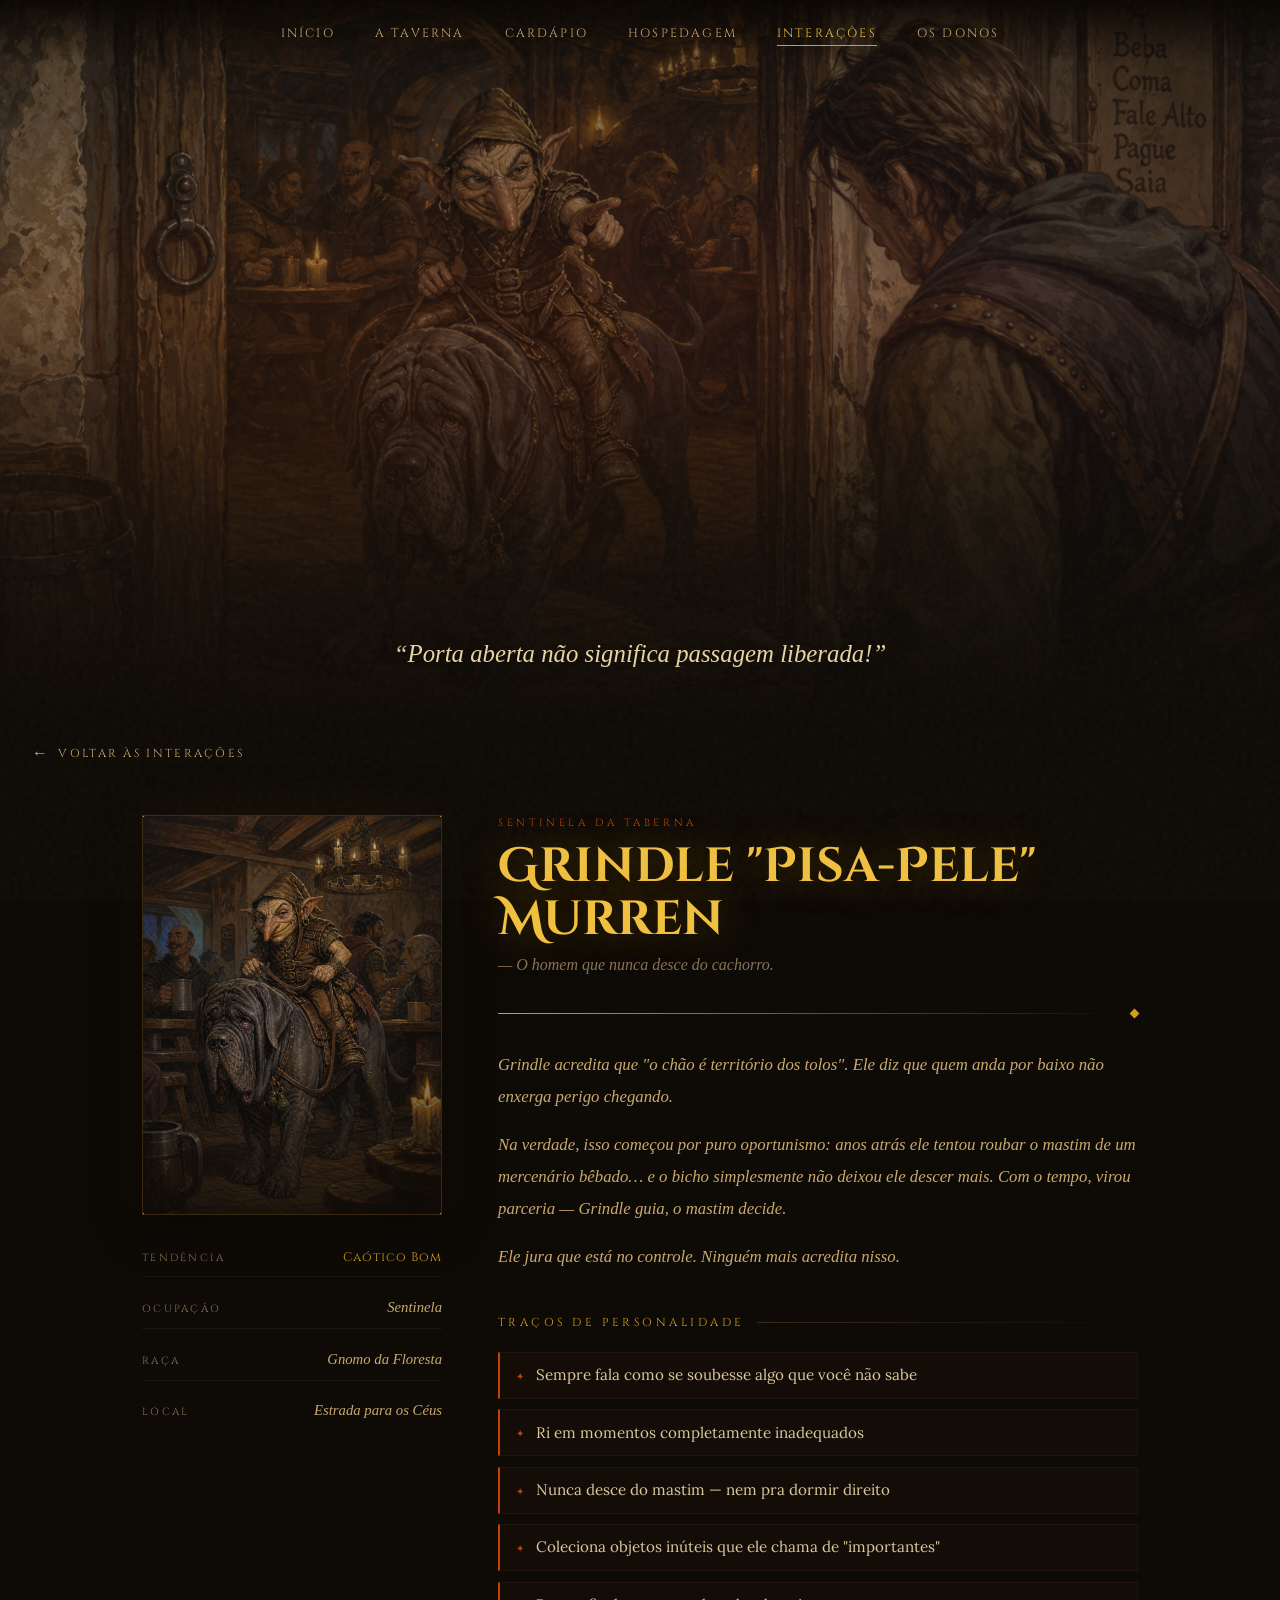
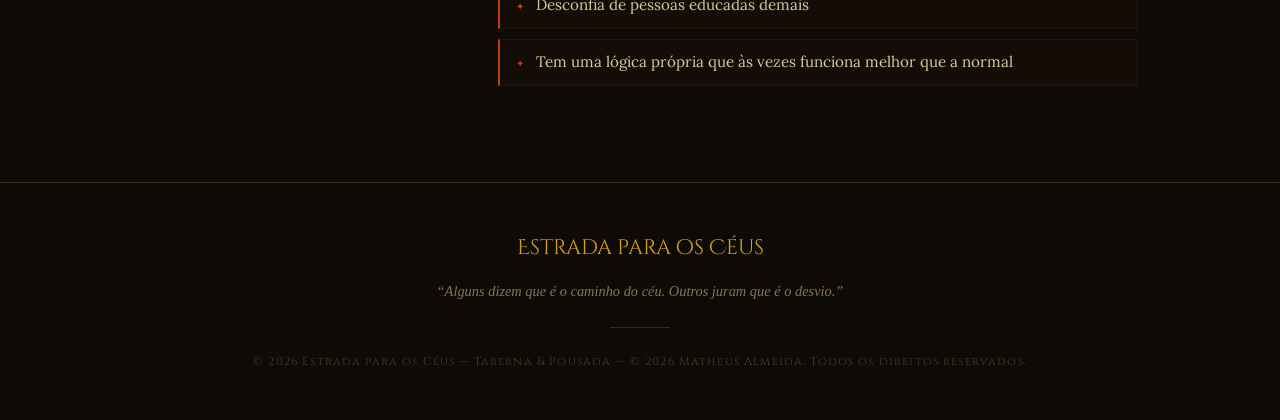
==== grindle.html @ b734b39a "feat: adiciona aba de interações e personagem Grindle" ====
<!DOCTYPE html>
<html lang="pt-BR">
<head>
  <meta charset="UTF-8" />
  <meta name="viewport" content="width=device-width, initial-scale=1.0" />
  <title>Grindle "Pisa-Pele" Murren — Estrada para os Céus</title>
  <link rel="stylesheet" href="styles.css" />
  <meta name="theme-color" content="#0e0a06" />
  <style>
    /* ── CHARACTER PAGE — Grindle ───────────────────────────── */

    .char-backdrop {
      position: relative;
      width: 100%;
      aspect-ratio: 16 / 9;
      overflow: hidden;
      background: var(--color-bg);
    }

    .char-backdrop-img {
      position: absolute;
      inset: 0;
      width: 100%;
      height: 100%;
      object-fit: cover;
      object-position: center top;
      filter: sepia(20%) brightness(0.7);
    }

    /* Layered gradients sobre a imagem */
    .char-backdrop::after {
      content: '';
      position: absolute;
      inset: 0;
      background:
        linear-gradient(to bottom,
          rgba(14,10,6,0.25) 0%,
          rgba(14,10,6,0.1)  40%,
          rgba(14,10,6,0.7)  75%,
          rgba(14,10,6,1)    100%
        ),
        radial-gradient(ellipse at 30% 60%, rgba(192,68,10,0.18) 0%, transparent 60%),
        radial-gradient(ellipse at 70% 40%, rgba(107,26,42,0.12) 0%, transparent 55%);
    }

    /* Texto flutuando sobre o backdrop */
    .char-backdrop-quote {
      position: absolute;
      bottom: 3rem;
      left: 50%;
      transform: translateX(-50%);
      z-index: 2;
      text-align: center;
      width: 90%;
      max-width: 680px;
    }

    .char-backdrop-quote blockquote {
      font-family: var(--font-flavor);
      font-style: italic;
      font-size: clamp(1.1rem, 2.5vw, 1.55rem);
      color: var(--color-parchment-lt);
      text-shadow: 0 2px 20px rgba(0,0,0,0.9), 0 0 40px rgba(212,160,23,0.2);
      line-height: 1.5;
    }

    .char-backdrop-quote blockquote::before { content: '\201C'; }
    .char-backdrop-quote blockquote::after  { content: '\201D'; }

    /* ── Back link ─────────────────────────────────────────── */
    .char-back {
      display: inline-flex;
      align-items: center;
      gap: 0.5rem;
      font-family: var(--font-heading);
      font-size: 0.72rem;
      letter-spacing: 0.2em;
      text-transform: uppercase;
      color: var(--color-parchment);
      text-decoration: none;
      padding: 1.25rem 2rem 0;
      transition: color var(--transition);
      position: relative;
      z-index: 10;
    }
    .char-back:hover { color: var(--color-gold-bright); }
    .char-back::before { content: '←'; font-size: 1rem; }

    /* ── Main character layout ─────────────────────────────── */
    .char-body {
      max-width: 1060px;
      margin: 0 auto;
      padding: 3rem 2rem 6rem;
      display: grid;
      grid-template-columns: 300px 1fr;
      gap: 3.5rem;
      align-items: start;
    }

    /* ── Portrait aside ────────────────────────────────────── */
    .char-portrait-col {
      position: sticky;
      top: 5rem;
    }

    .char-portrait-frame {
      position: relative;
      aspect-ratio: 3 / 4;
      overflow: hidden;
      border: 1px solid var(--color-border);
      box-shadow: var(--shadow-deep), 0 0 40px rgba(212,160,23,0.1);
    }

    .char-portrait-frame::before {
      content: '';
      position: absolute;
      inset: 0;
      z-index: 2;
      background:
        linear-gradient(to bottom, transparent 60%, rgba(14,10,6,0.85) 100%),
        linear-gradient(to right,  rgba(14,10,6,0.3) 0%, transparent 30%, transparent 70%, rgba(14,10,6,0.3) 100%);
      pointer-events: none;
    }

    /* Corner ornaments */
    .char-portrait-frame::after {
      content: '';
      position: absolute;
      inset: 0;
      z-index: 3;
      pointer-events: none;
      background:
        linear-gradient(135deg, var(--color-gold) 0px, var(--color-gold) 1px, transparent 1px, transparent 16px),
        linear-gradient(225deg, var(--color-gold) 0px, var(--color-gold) 1px, transparent 1px, transparent 16px),
        linear-gradient(315deg, var(--color-gold) 0px, var(--color-gold) 1px, transparent 1px, transparent 16px),
        linear-gradient(45deg,  var(--color-gold) 0px, var(--color-gold) 1px, transparent 1px, transparent 16px);
      background-position: top left, top right, bottom right, bottom left;
      background-size: 16px 16px;
      background-repeat: no-repeat;
    }

    .char-portrait-frame img {
      width: 100%;
      height: 100%;
      object-fit: cover;
      object-position: top center;
      filter: sepia(10%) brightness(0.88);
      transition: transform 0.6s ease, filter 0.4s ease;
    }
    .char-portrait-frame:hover img {
      transform: scale(1.03);
      filter: sepia(5%) brightness(0.95);
    }

    /* Stats below portrait */
    .char-stats {
      margin-top: 1.5rem;
      display: flex;
      flex-direction: column;
      gap: 0.6rem;
    }

    .char-stat {
      display: flex;
      justify-content: space-between;
      align-items: baseline;
      padding: 0.5rem 0;
      border-bottom: 1px solid rgba(58,42,21,0.4);
    }
    .char-stat:last-child { border-bottom: none; }

    .char-stat-label {
      font-family: var(--font-heading);
      font-size: 0.65rem;
      letter-spacing: 0.22em;
      text-transform: uppercase;
      color: var(--color-text-muted);
    }

    .char-stat-value {
      font-family: var(--font-flavor);
      font-style: italic;
      font-size: 0.92rem;
      color: var(--color-parchment);
      text-align: right;
    }

    .char-stat-value.highlight {
      color: var(--color-gold);
      font-style: normal;
      font-family: var(--font-heading);
      font-size: 0.78rem;
      letter-spacing: 0.08em;
    }

    /* ── Content col ───────────────────────────────────────── */
    .char-content-col {}

    .char-eyebrow {
      font-family: var(--font-heading);
      font-size: 0.65rem;
      letter-spacing: 0.35em;
      text-transform: uppercase;
      color: var(--color-ember);
      margin-bottom: 0.5rem;
    }

    .char-name {
      font-family: var(--font-display);
      font-size: clamp(1.8rem, 4vw, 3rem);
      color: var(--color-gold-bright);
      line-height: 1.1;
      text-shadow: 0 0 40px rgba(212,160,23,0.35);
      margin-bottom: 0.3rem;
    }

    .char-epithet {
      font-family: var(--font-flavor);
      font-style: italic;
      font-size: 1rem;
      color: var(--color-text-muted);
      margin-bottom: 2rem;
    }

    .char-divider {
      display: flex;
      align-items: center;
      gap: 0.8rem;
      margin-bottom: 2rem;
    }
    .char-divider-line {
      flex: 1;
      height: 1px;
      background: linear-gradient(to right, var(--color-gold), transparent);
    }
    .char-divider-gem {
      width: 7px; height: 7px;
      background: var(--color-gold);
      transform: rotate(45deg);
      flex-shrink: 0;
    }

    /* Lore text */
    .char-lore {
      font-family: var(--font-flavor);
      font-style: italic;
      font-size: 1.05rem;
      color: var(--color-parchment);
      line-height: 1.9;
      margin-bottom: 1.2rem;
    }
    .char-lore p + p { margin-top: 1rem; }

    /* Traits section */
    .char-traits-title {
      font-family: var(--font-heading);
      font-size: 0.72rem;
      letter-spacing: 0.3em;
      text-transform: uppercase;
      color: var(--color-gold);
      margin: 2.5rem 0 1.2rem;
      display: flex;
      align-items: center;
      gap: 0.8rem;
    }
    .char-traits-title::after {
      content: '';
      flex: 1;
      height: 1px;
      background: linear-gradient(to right, var(--color-border), transparent);
    }

    .char-traits-list {
      list-style: none;
      display: flex;
      flex-direction: column;
      gap: 0.65rem;
    }

    .char-traits-list li {
      display: flex;
      align-items: flex-start;
      gap: 0.75rem;
      font-family: var(--font-body);
      font-size: 0.95rem;
      color: var(--color-text);
      line-height: 1.6;
      padding: 0.65rem 1rem;
      background: rgba(26,17,8,0.5);
      border: 1px solid rgba(58,42,21,0.3);
      border-left: 2px solid var(--color-ember);
    }

    .char-traits-list li::before {
      content: '✦';
      color: var(--color-ember);
      font-size: 0.6rem;
      margin-top: 0.35rem;
      flex-shrink: 0;
    }

    /* ── Responsive ─────────────────────────────────────────── */
    @media (max-width: 800px) {
      .char-body {
        grid-template-columns: 1fr;
        gap: 2rem;
      }
      .char-portrait-col {
        position: static;
        max-width: 280px;
        margin: 0 auto;
      }
      .char-backdrop { aspect-ratio: 4 / 3; }
    }

    @media (max-width: 480px) {
      .char-backdrop { aspect-ratio: 1 / 1; }
      .char-backdrop-quote blockquote { font-size: 0.95rem; }
      .char-backdrop-quote { bottom: 1.5rem; }
    }
  </style>
</head>
<body>

  <!-- Navbar igual ao index -->
  <nav id="navbar" role="navigation" aria-label="Navegação principal">
    <ul class="nav-links">
      <li><a href="index.html#hero">Início</a></li>
      <li><a href="index.html#taverna">A Taverna</a></li>
      <li><a href="index.html#cardapio">Cardápio</a></li>
      <li><a href="index.html#hospedagem">Hospedagem</a></li>
      <li><a href="index.html#interacoes" class="active">Interações</a></li>
      <li><a href="index.html#donos">Os Donos</a></li>
    </ul>
    <button class="nav-toggle" id="navToggle" aria-label="Abrir menu" aria-expanded="false">
      <span></span><span></span><span></span>
    </button>
  </nav>

  <div class="nav-mobile-overlay" id="navMobileOverlay" role="dialog" aria-modal="true" aria-label="Menu de navegação">
    <a href="index.html#hero">Início</a>
    <a href="index.html#taverna">A Taverna</a>
    <a href="index.html#cardapio">Cardápio</a>
    <a href="index.html#hospedagem">Hospedagem</a>
    <a href="index.html#interacoes">Interações</a>
    <a href="index.html#donos">Os Donos</a>
  </div>

  <!-- ── BACKDROP 16:9 ── -->
  <div class="char-backdrop">
    <!--
      Coloque aqui uma imagem landscape/wide do Grindle ou de uma cena com ele.
      Sugestão: img/grindle-wide.jpg (foto ampla, panorâmica)
      Se não tiver imagem wide, use a mesma 3:4 — o object-fit cobre bem.
    -->
    <img
      class="char-backdrop-img"
      src="img/grindle2.png"
      alt="Grindle Pisa-Pele Murren montado no seu mastim"
    />
    <div class="char-backdrop-quote">
      <blockquote>Porta aberta não significa passagem liberada!</blockquote>
    </div>
  </div>

  <!-- Link de voltar (fora do container, no topo) -->
  <a href="index.html#interacoes" class="char-back">Voltar às Interações</a>

  <!-- ── CORPO DA PÁGINA ── -->
  <main class="char-body">

    <!-- Coluna da esquerda: retrato + stats -->
    <aside class="char-portrait-col">
      <div class="char-portrait-frame">
        <!--
          Imagem 3:4 do personagem.
          Arquivo sugerido: img/grindle.jpg
        -->
        <img
          src="img/grindle.png"
          alt="Retrato de Grindle Pisa-Pele Murren"
          loading="lazy"
        />
      </div>

      <div class="char-stats">
        <div class="char-stat">
          <span class="char-stat-label">Tendência</span>
          <span class="char-stat-value highlight">Caótico Bom</span>
        </div>
        <div class="char-stat">
          <span class="char-stat-label">Ocupação</span>
          <span class="char-stat-value">Sentinela</span>
        </div>
        <div class="char-stat">
          <span class="char-stat-label">Raça</span>
          <span class="char-stat-value">Gnomo da Floresta</span>
        </div>
        <div class="char-stat">
          <span class="char-stat-label">Local</span>
          <span class="char-stat-value">Estrada para os Céus</span>
        </div>
      </div>
    </aside>

    <!-- Coluna da direita: conteúdo narrativo -->
    <article class="char-content-col">

      <p class="char-eyebrow">Sentinela da Taberna</p>
      <h1 class="char-name">Grindle "Pisa-Pele" Murren</h1>
      <p class="char-epithet">— O homem que nunca desce do cachorro.</p>

      <div class="char-divider">
        <div class="char-divider-line"></div>
        <div class="char-divider-gem"></div>
      </div>

      <div class="char-lore">
        <p>Grindle acredita que "o chão é território dos tolos". Ele diz que quem anda por baixo não enxerga perigo chegando.</p>
        <p>Na verdade, isso começou por puro oportunismo: anos atrás ele tentou roubar o mastim de um mercenário bêbado… e o bicho simplesmente não deixou ele descer mais. Com o tempo, virou parceria — Grindle guia, o mastim decide.</p>
        <p>Ele jura que está no controle. Ninguém mais acredita nisso.</p>
      </div>

      <p class="char-traits-title">Traços de Personalidade</p>

      <ul class="char-traits-list">
        <li>Sempre fala como se soubesse algo que você não sabe</li>
        <li>Ri em momentos completamente inadequados</li>
        <li>Nunca desce do mastim — nem pra dormir direito</li>
        <li>Coleciona objetos inúteis que ele chama de "importantes"</li>
        <li>Desconfia de pessoas educadas demais</li>
        <li>Tem uma lógica própria que às vezes funciona melhor que a normal</li>
      </ul>

    </article>
  </main>

  <!-- Footer idêntico ao index -->
  <footer role="contentinfo">
    <span class="footer-logo">Estrada para os Céus</span>
    <p class="footer-tagline">&ldquo;Alguns dizem que é o caminho do céu. Outros juram que é o desvio.&rdquo;</p>
    <div class="footer-divider" aria-hidden="true"></div>
    <p class="footer-copy">
      &copy; <span id="year"></span> Estrada para os Céus &mdash; Taberna &amp; Pousada &mdash; © 2026 Matheus Almeida. Todos os direitos reservados.
    </p>
  </footer>

  <script>
    /* Navbar idêntico ao script.js principal, compactado */
    'use strict';
    const navbar = document.getElementById('navbar');
    function updateNav() {
      navbar.classList.toggle('scrolled', window.scrollY > 60);
    }
    window.addEventListener('scroll', updateNav, { passive: true });
    updateNav();

    const toggle  = document.getElementById('navToggle');
    const overlay = document.getElementById('navMobileOverlay');
    toggle.addEventListener('click', () => {
      const isOpen = overlay.classList.toggle('open');
      toggle.classList.toggle('open', isOpen);
      toggle.setAttribute('aria-expanded', isOpen);
      document.body.style.overflow = isOpen ? 'hidden' : '';
    });
    overlay.querySelectorAll('a').forEach(link => {
      link.addEventListener('click', () => {
        toggle.classList.remove('open');
        overlay.classList.remove('open');
        toggle.setAttribute('aria-expanded', 'false');
        document.body.style.overflow = '';
      });
    });

    const yearEl = document.getElementById('year');
    if (yearEl) yearEl.textContent = new Date().getFullYear();
  </script>
</body>
</html>
---- styles.css ----
/* ============================================================
   ESTRADA PARA OS CÉUS — Stylesheet
   ============================================================ */

@import url('https://fonts.googleapis.com/css2?family=Cinzel:wght@400;600;900&family=Cinzel+Decorative:wght@400;700&family=IM+Fell+English:ital@0;1&family=Lora:ital,wght@0,400;0,600;1,400&display=swap');

/* ── CSS Variables ────────────────────────────────────────── */
:root {
  --color-bg:          #0e0a06;
  --color-bg-card:     #1a1108;
  --color-bg-section:  #130e07;
  --color-parchment:   #c8a96e;
  --color-parchment-lt:#e8d5a3;
  --color-gold:        #d4a017;
  --color-gold-bright: #f0c040;
  --color-wine:        #6b1a2a;
  --color-ember:       #c0440a;
  --color-smoke:       #5a4a35;
  --color-text:        #d9c79c;
  --color-text-muted:  #8a7355;
  --color-border:      #3a2a15;

  --font-display:   'Cinzel Decorative', serif;
  --font-heading:   'Cinzel', serif;
  --font-body:      'Lora', serif;
  --font-flavor:    'IM Fell English', serif;

  --shadow-glow:    0 0 30px rgba(212, 160, 23, 0.25);
  --shadow-deep:    0 8px 40px rgba(0,0,0,0.8);
  --radius:         4px;
  --transition:     0.35s ease;
}

/* ── Reset & Base ─────────────────────────────────────────── */
*, *::before, *::after { box-sizing: border-box; margin: 0; padding: 0; }

html { scroll-behavior: smooth; font-size: 16px; }

body {
  background-color: var(--color-bg);
  color: var(--color-text);
  font-family: var(--font-body);
  line-height: 1.7;
  overflow-x: hidden;
  /* Sword cursor */
  cursor: url("data:image/svg+xml,%3Csvg xmlns='http://www.w3.org/2000/svg' width='32' height='32' viewBox='0 0 32 32'%3E%3Cline x1='6' y1='2' x2='26' y2='28' stroke='%23d4a017' stroke-width='2.2' stroke-linecap='round'/%3E%3Cline x1='6' y1='2' x2='2' y2='8' stroke='%23d4a017' stroke-width='2' stroke-linecap='round'/%3E%3Cline x1='6' y1='2' x2='12' y2='4' stroke='%23d4a017' stroke-width='2' stroke-linecap='round'/%3E%3Cellipse cx='25' cy='27' rx='3' ry='3' fill='%23b8860b' opacity='0.85'/%3E%3C/svg%3E") 6 2, crosshair;
}

/* Pointer cursor for interactive elements — mug */
a, button, [role="button"], .owner-card, .lodge-card, .menu-item {
  cursor: url("data:image/svg+xml,%3Csvg xmlns='http://www.w3.org/2000/svg' width='32' height='32' viewBox='0 0 32 32'%3E%3Crect x='4' y='8' width='18' height='18' rx='3' stroke='%23d4a017' stroke-width='2' fill='none'/%3E%3Cpath d='M22 12 C26 12 28 14 28 17 C28 20 26 22 22 22' stroke='%23d4a017' stroke-width='2' fill='none' stroke-linecap='round'/%3E%3Cline x1='4' y1='26' x2='22' y2='26' stroke='%23d4a017' stroke-width='2' stroke-linecap='round'/%3E%3Cpath d='M8 8 L8 5 M13 8 L13 4 M18 8 L18 5' stroke='%23f0c040' stroke-width='1.8' stroke-linecap='round' opacity='0.8'/%3E%3C/svg%3E") 8 26, pointer;
}

/* ── Scrollbar ────────────────────────────────────────────── */
::-webkit-scrollbar { width: 8px; }
::-webkit-scrollbar-track { background: var(--color-bg); }
::-webkit-scrollbar-thumb { background: var(--color-smoke); border-radius: 4px; }
::-webkit-scrollbar-thumb:hover { background: var(--color-gold); }

/* ── Noise overlay ────────────────────────────────────────── */
body::before {
  content: '';
  position: fixed;
  inset: 0;
  pointer-events: none;
  z-index: 1000;
  opacity: 0.035;
  background-image: url("data:image/svg+xml,%3Csvg viewBox='0 0 200 200' xmlns='http://www.w3.org/2000/svg'%3E%3Cfilter id='n'%3E%3CfeTurbulence type='fractalNoise' baseFrequency='0.85' numOctaves='4' stitchTiles='stitch'/%3E%3C/filter%3E%3Crect width='100%25' height='100%25' filter='url(%23n)'/%3E%3C/svg%3E");
}

/* ── Navigation ───────────────────────────────────────────── */
#navbar {
  position: fixed;
  top: 0;
  width: 100%;
  z-index: 900;
  padding: 1.1rem 2.5rem;
  display: flex;
  align-items: center;
  justify-content: center;
  background: linear-gradient(to bottom, rgba(10,6,2,0.97) 0%, rgba(10,6,2,0) 100%);
  transition: background var(--transition), border-color var(--transition);
}

#navbar.scrolled {
  background: rgba(10,6,2,0.97);
  border-bottom: 1px solid var(--color-border);
  box-shadow: 0 2px 20px rgba(0,0,0,0.6);
  justify-content: space-between;
}

.nav-links {
  display: flex;
  gap: 2.5rem;
  list-style: none;
}

.nav-links a {
  font-family: var(--font-heading);
  font-size: 0.76rem;
  letter-spacing: 0.18em;
  text-transform: uppercase;
  color: var(--color-parchment);
  text-decoration: none;
  position: relative;
  transition: color var(--transition);
}

.nav-links a::after {
  content: '';
  position: absolute;
  bottom: -4px;
  left: 0;
  width: 0;
  height: 1px;
  background: var(--color-gold);
  transition: width var(--transition);
}

.nav-links a:hover,
.nav-links a.active { color: var(--color-gold-bright); }
.nav-links a:hover::after,
.nav-links a.active::after { width: 100%; }

/* Hamburger */
.nav-toggle {
  display: none;
  flex-direction: column;
  gap: 5px;
  cursor: pointer;
  padding: 4px;
  background: none;
  border: none;
}
.nav-toggle span {
  display: block;
  width: 26px;
  height: 2px;
  background: var(--color-gold);
  transition: all var(--transition);
  border-radius: 2px;
}
.nav-toggle.open span:nth-child(1) { transform: translateY(7px) rotate(45deg); }
.nav-toggle.open span:nth-child(2) { opacity: 0; }
.nav-toggle.open span:nth-child(3) { transform: translateY(-7px) rotate(-45deg); }

/* ── Section Common ───────────────────────────────────────── */
section {
  position: relative;
  padding: 6rem 2rem;
  overflow: hidden;
}

.container {
  max-width: 1100px;
  margin: 0 auto;
}

.section-title {
  font-family: var(--font-display);
  font-size: clamp(1.6rem, 4vw, 2.4rem);
  color: var(--color-gold);
  text-align: center;
  margin-bottom: 0.5rem;
  letter-spacing: 0.06em;
  text-shadow: 0 0 20px rgba(212,160,23,0.4);
}

.section-ornament {
  display: flex;
  align-items: center;
  justify-content: center;
  gap: 1rem;
  margin-bottom: 3rem;
}
.section-ornament::before,
.section-ornament::after {
  content: '';
  flex: 1;
  max-width: 180px;
  height: 1px;
  background: linear-gradient(to right, transparent, var(--color-gold));
}
.section-ornament::after {
  background: linear-gradient(to left, transparent, var(--color-gold));
}
.ornament-diamond {
  width: 10px;
  height: 10px;
  background: var(--color-gold);
  transform: rotate(45deg);
  flex-shrink: 0;
}

/* ── HERO ─────────────────────────────────────────────────── */
#hero {
  min-height: 100vh;
  display: flex;
  align-items: center;
  justify-content: center;
  text-align: center;
  padding: 0 2rem;
  background:
    radial-gradient(ellipse at center top, rgba(192,68,10,0.15) 0%, transparent 55%),
    radial-gradient(ellipse at center, rgba(107,26,42,0.1) 0%, transparent 60%),
    linear-gradient(to bottom, #0e0a06 0%, #1a0f06 40%, #0e0a06 100%);
}

.hero-bg-art {
  position: absolute;
  inset: 0;
  background-image:
    repeating-linear-gradient(90deg, transparent, transparent 60px, rgba(58,42,21,0.07) 60px, rgba(58,42,21,0.07) 61px),
    repeating-linear-gradient(0deg, transparent, transparent 60px, rgba(58,42,21,0.07) 60px, rgba(58,42,21,0.07) 61px);
}

.hero-content {
  position: relative;
  z-index: 2;
  max-width: 820px;
}

.hero-eyebrow {
  font-family: var(--font-heading);
  font-size: 0.72rem;
  letter-spacing: 0.35em;
  text-transform: uppercase;
  color: var(--color-parchment);
  opacity: 0.7;
  margin-bottom: 1.5rem;
  animation: fadeInUp 0.8s ease 0.2s both;
}

/* Hero title as a link */
.hero-title-link {
  display: inline-block;
  text-decoration: none;
  cursor: pointer;
  animation: fadeInUp 0.8s ease 0.4s both;
}

.hero-title {
  font-family: var(--font-display);
  font-size: clamp(2.4rem, 7vw, 5.5rem);
  line-height: 1.05;
  color: var(--color-gold-bright);
  text-shadow:
    0 0 60px rgba(212,160,23,0.6),
    0 0 120px rgba(192,68,10,0.3),
    2px 2px 0 rgba(0,0,0,0.8);
  transition: text-shadow var(--transition), color var(--transition);
}

.hero-title-link:hover .hero-title {
  color: #fff8e0;
  text-shadow:
    0 0 80px rgba(240,192,64,0.9),
    0 0 140px rgba(212,160,23,0.5),
    2px 2px 0 rgba(0,0,0,0.8);
}

.hero-subtitle-line {
  display: block;
  font-family: var(--font-heading);
  font-size: clamp(0.9rem, 2vw, 1.15rem);
  color: var(--color-parchment);
  letter-spacing: 0.2em;
  text-transform: uppercase;
  margin-bottom: 2.5rem;
  animation: fadeInUp 0.8s ease 0.55s both;
}

.hero-divider {
  display: flex;
  align-items: center;
  gap: 1rem;
  justify-content: center;
  margin: 1.5rem 0 2rem;
  animation: fadeInUp 0.8s ease 0.6s both;
}
.hero-divider-line {
  width: 80px;
  height: 1px;
  background: linear-gradient(to right, transparent, var(--color-gold));
}
.hero-divider-line:last-child { background: linear-gradient(to left, transparent, var(--color-gold)); }
.hero-divider-icon { color: var(--color-gold); }

.hero-lore {
  font-family: var(--font-flavor);
  font-style: italic;
  font-size: clamp(1rem, 2.2vw, 1.2rem);
  color: var(--color-parchment-lt);
  max-width: 560px;
  margin: 0 auto 3rem;
  line-height: 1.8;
  opacity: 0.9;
  animation: fadeInUp 0.8s ease 0.7s both;
}

.hero-cta {
  display: inline-flex;
  align-items: center;
  gap: 0.75rem;
  padding: 0.85rem 2.5rem;
  font-family: var(--font-heading);
  font-size: 0.8rem;
  letter-spacing: 0.2em;
  text-transform: uppercase;
  color: var(--color-bg);
  background: linear-gradient(135deg, var(--color-gold) 0%, #b8860b 100%);
  border: none;
  border-radius: var(--radius);
  text-decoration: none;
  cursor: pointer;
  position: relative;
  overflow: hidden;
  transition: transform var(--transition), box-shadow var(--transition);
  box-shadow: 0 4px 20px rgba(212,160,23,0.3);
  animation: fadeInUp 0.8s ease 0.85s both;
}
.hero-cta::before {
  content: '';
  position: absolute;
  inset: 0;
  background: linear-gradient(135deg, rgba(255,255,255,0.15) 0%, transparent 60%);
}
.hero-cta:hover {
  transform: translateY(-2px);
  box-shadow: 0 8px 30px rgba(212,160,23,0.5);
}

.scroll-indicator {
  position: absolute;
  bottom: 2.5rem;
  left: 50%;
  transform: translateX(-50%);
  display: flex;
  flex-direction: column;
  align-items: center;
  gap: 0.5rem;
  animation: fadeInUp 1s ease 1.2s both;
  opacity: 0.45;
}
.scroll-indicator span {
  font-family: var(--font-heading);
  font-size: 0.6rem;
  letter-spacing: 0.25em;
  text-transform: uppercase;
  color: var(--color-parchment);
}
.scroll-arrow {
  width: 18px;
  height: 18px;
  border-right: 1px solid var(--color-gold);
  border-bottom: 1px solid var(--color-gold);
  transform: rotate(45deg);
  animation: bounce 1.5s ease-in-out infinite;
}
@keyframes bounce {
  0%, 100% { transform: rotate(45deg) translateY(0); }
  50%       { transform: rotate(45deg) translateY(5px); }
}

/* ── MENU ─────────────────────────────────────────────────── */

/* ── TAVERNA ─────────────────────────────────────────────── */
#taverna {
  background:
    radial-gradient(ellipse at top, rgba(192,68,10,0.07) 0%, transparent 55%),
    var(--color-bg-section);
}

.tavern-hero-img {
  position: relative;
  width: 100%;
  max-height: 480px;
  overflow: hidden;
  border-radius: 2px;
  margin-bottom: 3.5rem;
  border: 1px solid var(--color-border);
}

.tavern-hero-img img {
  width: 100%;
  height: 100%;
  max-height: 480px;
  object-fit: cover;
  object-position: center;
  filter: sepia(20%) brightness(0.8);
  display: block;
}

.tavern-img-vignette {
  position: absolute;
  inset: 0;
  background:
    linear-gradient(to top,  rgba(14,10,6,0.75) 0%, transparent 35%),
    linear-gradient(to bottom, rgba(14,10,6,0.5) 0%, transparent 35%),
    linear-gradient(to right, rgba(14,10,6,0.35) 0%, transparent 25%),
    linear-gradient(to left,  rgba(14,10,6,0.35) 0%, transparent 25%);
  pointer-events: none;
}

.tavern-grid {
  display: grid;
  grid-template-columns: 1fr 1fr;
  gap: 2rem 3rem;
}

.tavern-block {
  padding: 1.75rem 2rem;
  background: rgba(26,17,8,0.55);
  border: 1px solid var(--color-border);
  border-radius: var(--radius);
  transition: border-color var(--transition), box-shadow var(--transition);
}

.tavern-block:hover {
  border-color: rgba(212,160,23,0.25);
  box-shadow: 0 6px 24px rgba(0,0,0,0.4);
}

.tavern-block-title {
  font-family: var(--font-heading);
  font-size: 0.9rem;
  letter-spacing: 0.18em;
  text-transform: uppercase;
  color: var(--color-ember);
  margin-bottom: 1rem;
  display: flex;
  align-items: center;
  gap: 0.65rem;
  padding-bottom: 0.65rem;
  border-bottom: 1px solid var(--color-border);
}

.tavern-block-icon {
  display: flex;
  align-items: center;
  justify-content: center;
  width: 34px;
  height: 34px;
  border-radius: 50%;
  border: 1px solid var(--color-border);
  background: rgba(192,68,10,0.12);
  color: var(--color-ember);
  flex-shrink: 0;
}

.tavern-block p {
  font-family: var(--font-flavor);
  font-style: italic;
  font-size: 0.93rem;
  color: var(--color-text-muted);
  line-height: 1.8;
  margin-bottom: 0.75rem;
}
.tavern-block p:last-child { margin-bottom: 0; }

@media (max-width: 700px) {
  .tavern-grid { grid-template-columns: 1fr; }
  .tavern-hero-img { max-height: 260px; }
}

#cardapio {
  background: linear-gradient(to bottom, var(--color-bg) 0%, var(--color-bg-section) 50%, var(--color-bg) 100%);
}

.menu-intro {
  text-align: center;
  font-family: var(--font-flavor);
  font-style: italic;
  color: var(--color-text-muted);
  margin-bottom: 3rem;
}

.menu-grid {
  display: grid;
  grid-template-columns: 1fr 1fr;
  gap: 3rem 4rem;
}

.menu-category-title {
  font-family: var(--font-heading);
  font-size: 0.9rem;
  letter-spacing: 0.2em;
  text-transform: uppercase;
  color: var(--color-ember);
  margin-bottom: 1.2rem;
  padding-bottom: 0.5rem;
  border-bottom: 1px solid var(--color-border);
  display: flex;
  align-items: center;
  gap: 0.75rem;
}

.menu-item {
  display: flex;
  justify-content: space-between;
  align-items: baseline;
  padding: 0.65rem 0;
  border-bottom: 1px dotted rgba(58,42,21,0.5);
  gap: 1rem;
  transition: padding-left var(--transition);
  position: relative;
}
.menu-item::before {
  content: '';
  position: absolute;
  inset: 0 -8px;
  background: rgba(212,160,23,0.04);
  border-radius: var(--radius);
  opacity: 0;
  transition: opacity var(--transition);
}
.menu-item:hover::before { opacity: 1; }
.menu-item:hover { padding-left: 8px; }
.menu-item:hover .item-name { color: var(--color-parchment-lt); }

.item-name {
  font-size: 0.95rem;
  color: var(--color-text);
  flex: 1;
  transition: color var(--transition);
}
.item-name small {
  display: block;
  font-family: var(--font-flavor);
  font-style: italic;
  font-size: 0.78rem;
  color: var(--color-text-muted);
  margin-top: 0.1rem;
}
.item-price {
  font-family: var(--font-heading);
  font-size: 0.82rem;
  color: var(--color-gold);
  white-space: nowrap;
  flex-shrink: 0;
}

.item-badge {
  display: inline-block;
  font-size: 0.58rem;
  font-family: var(--font-heading);
  letter-spacing: 0.1em;
  text-transform: uppercase;
  padding: 2px 6px;
  border-radius: 2px;
  margin-left: 0.4rem;
  vertical-align: middle;
}
.badge-special { background: var(--color-wine); color: #ffb3c1; }
.badge-new     { background: var(--color-ember); color: #fff3e0; }

.menu-wrapper {
  position: relative;
  padding: 2.5rem;
  background: rgba(26,17,8,0.6);
  border: 1px solid var(--color-border);
  border-radius: 2px;
}
.menu-wrapper::before,
.menu-wrapper::after {
  content: '✦';
  position: absolute;
  color: var(--color-gold);
  font-size: 0.7rem;
  opacity: 0.4;
}
.menu-wrapper::before { top: 0.75rem; left: 0.75rem; }
.menu-wrapper::after  { bottom: 0.75rem; right: 0.75rem; }

/* ── HOSPEDAGEM ───────────────────────────────────────────── */
#hospedagem {
  background:
    radial-gradient(ellipse at bottom, rgba(107,26,42,0.1) 0%, transparent 60%),
    var(--color-bg);
}

.lodge-grid {
  display: grid;
  grid-template-columns: repeat(3, 1fr);
  gap: 1.5rem;
}

.lodge-card {
  background: var(--color-bg-card);
  border: 1px solid var(--color-border);
  border-radius: var(--radius);
  padding: 2rem 1.5rem;
  text-align: center;
  position: relative;
  transition: transform var(--transition), box-shadow var(--transition), border-color var(--transition);
  overflow: hidden;
}
.lodge-card::before {
  content: '';
  position: absolute;
  top: 0; left: 0; right: 0;
  height: 2px;
  background: linear-gradient(90deg, transparent, var(--color-gold), transparent);
  opacity: 0;
  transition: opacity var(--transition);
}
.lodge-card:hover {
  transform: translateY(-6px);
  box-shadow: 0 12px 40px rgba(0,0,0,0.6), var(--shadow-glow);
  border-color: rgba(212,160,23,0.3);
}
.lodge-card:hover::before { opacity: 1; }

.lodge-card.featured {
  border-color: rgba(212,160,23,0.4);
  background: linear-gradient(160deg, rgba(26,17,8,1) 0%, rgba(40,25,10,1) 100%);
}
.lodge-card.featured::before { opacity: 1; }

.lodge-tier {
  font-family: var(--font-heading);
  font-size: 0.62rem;
  letter-spacing: 0.3em;
  text-transform: uppercase;
  color: var(--color-text-muted);
  margin-bottom: 0.75rem;
}
.lodge-card.featured .lodge-tier { color: var(--color-gold); }

.lodge-name {
  font-family: var(--font-display);
  font-size: 1.1rem;
  color: var(--color-parchment-lt);
  margin-bottom: 0.5rem;
}
.lodge-card.featured .lodge-name { color: var(--color-gold-bright); }

/* SVG lodge icons */
.lodge-icon {
  display: flex;
  align-items: center;
  justify-content: center;
  width: 52px;
  height: 52px;
  margin: 0.85rem auto;
  color: var(--color-parchment);
  border: 1px solid var(--color-border);
  border-radius: 50%;
  padding: 10px;
  background: rgba(58,42,21,0.25);
  transition: color var(--transition), border-color var(--transition), background var(--transition);
}
.lodge-icon svg {
  width: 100%;
  height: 100%;
}
.lodge-card:hover .lodge-icon {
  color: var(--color-gold);
  border-color: rgba(212,160,23,0.5);
  background: rgba(212,160,23,0.08);
}
.lodge-card.featured .lodge-icon {
  color: var(--color-gold-bright);
  border-color: rgba(212,160,23,0.5);
  background: rgba(212,160,23,0.1);
}

.lodge-price {
  display: flex;
  align-items: baseline;
  justify-content: center;
  gap: 0.3rem;
  margin: 0.75rem 0 0.2rem;
}
.price-amount {
  font-family: var(--font-heading);
  font-size: 1.8rem;
  font-weight: 600;
  color: var(--color-gold);
}
.price-currency {
  font-family: var(--font-flavor);
  font-style: italic;
  font-size: 0.82rem;
  color: var(--color-text-muted);
}
.price-period {
  font-size: 0.72rem;
  color: var(--color-text-muted);
  margin-bottom: 1rem;
  display: block;
}

.lodge-features {
  list-style: none;
  text-align: left;
  font-size: 0.84rem;
  color: var(--color-text-muted);
  display: flex;
  flex-direction: column;
  gap: 0.45rem;
  margin-top: 1rem;
  border-top: 1px solid var(--color-border);
  padding-top: 1rem;
}
.lodge-features li::before { content: '◈ '; color: var(--color-gold); font-size: 0.7rem; }
.lodge-card.featured .lodge-features li::before { content: '✦ '; }

/* ── DONOS ────────────────────────────────────────────────── */
#donos {
  background:
    radial-gradient(ellipse at top, rgba(192,68,10,0.08) 0%, transparent 55%),
    var(--color-bg-section);
}

/* ── INTERAÇÕES ──────────────────────────────────────────── */
.interactions-grid {
  display: grid;
  grid-template-columns: repeat(4, 1fr);
  gap: 1.5rem;
  margin-top: 0.5rem;
}

.interaction-card {
  display: block;
  text-decoration: none;
  position: relative;
  background: var(--color-bg-card);
  border: 1px solid var(--color-border);
  overflow: hidden;
  transition: border-color var(--transition), box-shadow var(--transition), transform var(--transition);
}

.interaction-card:hover {
  border-color: var(--color-gold);
  box-shadow: var(--shadow-glow), var(--shadow-deep);
  transform: translateY(-4px);
}

.interaction-card-img-wrap {
  position: relative;
  aspect-ratio: 3 / 4;
  overflow: hidden;
}

.interaction-card-img-wrap img {
  width: 100%;
  height: 100%;
  object-fit: cover;
  object-position: top center;
  filter: sepia(15%) brightness(0.85);
  transition: transform 0.55s ease, filter 0.4s ease;
}

.interaction-card:hover .interaction-card-img-wrap img {
  transform: scale(1.05);
  filter: sepia(8%) brightness(0.95);
}

.interaction-card-overlay {
  position: absolute;
  inset: 0;
  background: linear-gradient(to top, rgba(14,10,6,0.92) 0%, rgba(14,10,6,0.3) 45%, transparent 100%);
  transition: opacity var(--transition);
}

.interaction-card:hover .interaction-card-overlay {
  opacity: 0.8;
}

.interaction-card-info {
  position: absolute;
  bottom: 0;
  left: 0;
  right: 0;
  padding: 1.25rem 1rem 1rem;
  display: flex;
  flex-direction: column;
  gap: 0.25rem;
}

.interaction-card-role {
  font-family: var(--font-heading);
  font-size: 0.6rem;
  letter-spacing: 0.28em;
  text-transform: uppercase;
  color: var(--color-ember);
}

.interaction-card-name {
  font-family: var(--font-display);
  font-size: clamp(0.85rem, 1.5vw, 1.05rem);
  color: var(--color-gold-bright);
  line-height: 1.25;
  text-shadow: 0 1px 10px rgba(0,0,0,0.8);
}

.interaction-card-name em {
  font-family: var(--font-flavor);
  font-style: italic;
  font-size: 0.88em;
  color: var(--color-parchment);
}

.interaction-card-hint {
  font-family: var(--font-heading);
  font-size: 0.6rem;
  letter-spacing: 0.18em;
  text-transform: uppercase;
  color: var(--color-gold);
  opacity: 0;
  transform: translateY(4px);
  transition: opacity var(--transition), transform var(--transition);
  margin-top: 0.25rem;
}

.interaction-card:hover .interaction-card-hint {
  opacity: 1;
  transform: translateY(0);
}

/* Responsivo */
@media (max-width: 1000px) {
  .interactions-grid { grid-template-columns: repeat(3, 1fr); }
}
@media (max-width: 700px) {
  .interactions-grid { grid-template-columns: repeat(2, 1fr); gap: 1rem; }
}
@media (max-width: 380px) {
  .interactions-grid { grid-template-columns: 1fr; }
}
-->

.owners-grid {
  display: grid;
  grid-template-columns: repeat(4, 1fr);
  gap: 1.5rem;
}

.owner-card {
  position: relative;
  background: var(--color-bg-card);
  border: 1px solid var(--color-border);
  border-radius: var(--radius);
  overflow: hidden;
  transition: transform var(--transition), box-shadow var(--transition), border-color var(--transition);
  cursor: pointer;
}
.owner-card:hover {
  transform: translateY(-6px) scale(1.01);
  box-shadow: 0 16px 45px rgba(0,0,0,0.7), 0 0 24px rgba(212,160,23,0.12);
  border-color: rgba(212,160,23,0.35);
}
.owner-card:focus-visible {
  outline: 2px solid var(--color-gold);
  outline-offset: 2px;
}

.owner-img-wrap {
  position: relative;
  overflow: hidden;
  aspect-ratio: 3/4;
}
.owner-img-wrap img {
  width: 100%;
  height: 100%;
  object-fit: cover;
  object-position: top center;
  transition: transform 0.5s ease;
  filter: sepia(15%) brightness(0.82);
}
.owner-card:hover .owner-img-wrap img {
  transform: scale(1.05);
  filter: sepia(5%) brightness(0.92);
}
.owner-img-overlay {
  position: absolute;
  inset: 0;
  background: linear-gradient(to top, rgba(14,10,6,0.96) 0%, rgba(14,10,6,0.25) 55%, transparent 100%);
}

.owner-info {
  position: absolute;
  bottom: 36px;
  left: 0; right: 0;
  padding: 0 1.1rem;
}
.owner-name {
  font-family: var(--font-heading);
  font-size: 1rem;
  color: var(--color-gold-bright);
  letter-spacing: 0.05em;
}
.owner-title {
  font-family: var(--font-flavor);
  font-style: italic;
  font-size: 0.76rem;
  color: var(--color-parchment);
  opacity: 0.8;
  margin-top: 0.15rem;
}

/* "Ver mais" hint at the bottom */
.owner-hint {
  position: absolute;
  bottom: 0; left: 0; right: 0;
  padding: 0.5rem;
  text-align: center;
  font-family: var(--font-heading);
  font-size: 0.62rem;
  letter-spacing: 0.2em;
  text-transform: uppercase;
  color: var(--color-gold);
  background: rgba(14,10,6,0.7);
  border-top: 1px solid rgba(212,160,23,0.2);
  opacity: 0;
  transform: translateY(4px);
  transition: opacity var(--transition), transform var(--transition);
}
.owner-card:hover .owner-hint {
  opacity: 1;
  transform: translateY(0);
}

/* ── MODAL ────────────────────────────────────────────────── */
.modal-backdrop {
  position: fixed;
  inset: 0;
  z-index: 1100;
  background: rgba(0,0,0,0.88);
  display: flex;
  align-items: center;
  justify-content: center;
  padding: 1.5rem;
  animation: backdropIn 0.25s ease;
  backdrop-filter: blur(4px);
}
.modal-backdrop[hidden] { display: none; }

@keyframes backdropIn {
  from { opacity: 0; }
  to   { opacity: 1; }
}

.modal-box {
  position: relative;
  background: var(--color-bg-card);
  border: 1px solid rgba(212,160,23,0.3);
  border-radius: 4px;
  max-width: 820px;
  width: 100%;
  max-height: 90vh;
  overflow: hidden;
  animation: modalIn 0.3s cubic-bezier(0.16, 1, 0.3, 1);
  box-shadow: 0 30px 80px rgba(0,0,0,0.8), 0 0 40px rgba(212,160,23,0.1);
}
@keyframes modalIn {
  from { opacity: 0; transform: scale(0.94) translateY(16px); }
  to   { opacity: 1; transform: scale(1)    translateY(0); }
}

.modal-close {
  position: absolute;
  top: 1rem; right: 1rem;
  z-index: 10;
  background: rgba(14,10,6,0.8);
  border: 1px solid var(--color-border);
  color: var(--color-parchment);
  width: 34px; height: 34px;
  border-radius: 50%;
  font-size: 0.9rem;
  cursor: pointer;
  display: flex;
  align-items: center;
  justify-content: center;
  transition: color var(--transition), border-color var(--transition), background var(--transition);
}
.modal-close:hover {
  color: var(--color-gold);
  border-color: var(--color-gold);
  background: rgba(212,160,23,0.1);
}

.modal-inner {
  display: grid;
  grid-template-columns: 1fr 1.3fr;
  min-height: 440px;
  max-height: 90vh;
}

.modal-img-wrap {
  overflow: hidden;
  position: relative;
}
.modal-img-wrap img {
  width: 100%;
  height: 100%;
  object-fit: cover;
  object-position: top center;
  filter: sepia(15%) brightness(0.88);
}
.modal-img-wrap::after {
  content: '';
  position: absolute;
  inset: 0;
  background: linear-gradient(to right, transparent 70%, var(--color-bg-card) 100%);
}

.modal-content {
  padding: 3rem 2.5rem 2.5rem;
  display: flex;
  flex-direction: column;
  justify-content: center;
  overflow-y: auto;
}

.modal-eyebrow {
  font-family: var(--font-heading);
  font-size: 0.65rem;
  letter-spacing: 0.3em;
  text-transform: uppercase;
  color: var(--color-ember);
  margin-bottom: 0.5rem;
}

.modal-name {
  font-family: var(--font-display);
  font-size: clamp(1.4rem, 3vw, 2rem);
  color: var(--color-gold-bright);
  line-height: 1.15;
  text-shadow: 0 0 30px rgba(212,160,23,0.3);
}

.modal-divider {
  width: 50px;
  height: 1px;
  background: linear-gradient(to right, var(--color-gold), transparent);
  margin: 1.2rem 0;
}

.modal-desc {
  font-family: var(--font-flavor);
  font-style: italic;
  font-size: 1rem;
  color: var(--color-parchment);
  line-height: 1.85;
  opacity: 0.9;
}

/* ── FOOTER ───────────────────────────────────────────────── */
footer {
  background: var(--color-bg);
  border-top: 1px solid var(--color-border);
  padding: 3rem 2rem;
  text-align: center;
}
.footer-logo {
  font-family: var(--font-display);
  font-size: 1.3rem;
  color: var(--color-gold);
  margin-bottom: 0.75rem;
  display: block;
}
.footer-tagline {
  font-family: var(--font-flavor);
  font-style: italic;
  font-size: 0.9rem;
  color: var(--color-text-muted);
}
.footer-divider {
  width: 60px;
  height: 1px;
  background: var(--color-border);
  margin: 1.5rem auto;
}
.footer-copy {
  font-size: 0.72rem;
  color: var(--color-text-muted);
  font-family: var(--font-heading);
  letter-spacing: 0.1em;
  opacity: 0.5;
}

/* ── Animations ───────────────────────────────────────────── */
@keyframes fadeInUp {
  from { opacity: 0; transform: translateY(24px); }
  to   { opacity: 1; transform: translateY(0); }
}

.reveal {
  opacity: 0;
  transform: translateY(28px);
  transition: opacity 0.7s ease, transform 0.7s ease;
}
.reveal.visible {
  opacity: 1;
  transform: translateY(0);
}
.reveal-delay-1 { transition-delay: 0.1s; }
.reveal-delay-2 { transition-delay: 0.2s; }
.reveal-delay-3 { transition-delay: 0.3s; }
.reveal-delay-4 { transition-delay: 0.4s; }

/* ── Mobile Nav Overlay ───────────────────────────────────── */
.nav-mobile-overlay {
  display: none;
  position: fixed;
  inset: 0;
  background: rgba(0,0,0,0.97);
  z-index: 850;
  flex-direction: column;
  align-items: center;
  justify-content: center;
  gap: 2.5rem;
}
.nav-mobile-overlay.open { display: flex; }
.nav-mobile-overlay a {
  font-family: var(--font-display);
  font-size: 1.5rem;
  color: var(--color-parchment);
  text-decoration: none;
  transition: color var(--transition);
}
.nav-mobile-overlay a:hover { color: var(--color-gold-bright); }

/* ── Responsive ───────────────────────────────────────────── */
@media (max-width: 1000px) {
  .owners-grid { grid-template-columns: repeat(2, 1fr); }
}

@media (max-width: 900px) {
  .lodge-grid  { grid-template-columns: 1fr 1fr; }
  .menu-grid   { grid-template-columns: 1fr; }
  .nav-links   { display: none; }
  .nav-toggle  { display: flex; }
  .modal-inner { grid-template-columns: 1fr; }
  .modal-img-wrap { aspect-ratio: 16/9; max-height: 240px; }
  .modal-img-wrap::after { background: linear-gradient(to top, var(--color-bg-card) 0%, transparent 100%); }
  .modal-content { padding: 2rem 1.75rem; }
}

@media (max-width: 600px) {
  .owners-grid { grid-template-columns: 1fr 1fr; }
  .lodge-grid  { grid-template-columns: 1fr; }
  section      { padding: 4rem 1.25rem; }
  .menu-wrapper { padding: 1.5rem; }
  .menu-grid   { gap: 2rem; }
}

@media (max-width: 380px) {
  .owners-grid { grid-template-columns: 1fr; }
}

/* ── SPLASH SCREEN ────────────────────────────────────────── */
.splash {
  position: fixed;
  inset: 0;
  z-index: 2000;
  background: var(--color-bg);
  display: flex;
  align-items: center;
  justify-content: center;
  text-align: center;
  padding: 2rem;
}

/* Véu preto que cobre tudo durante a transição */
.splash-veil {
  position: fixed;
  inset: 0;
  z-index: 1999;
  background: #000;
  opacity: 0;
  pointer-events: none;
  transition: opacity 0.6s ease;
}
.splash-veil.fade-in  { opacity: 1; }
.splash-veil.fade-out {
  opacity: 0;
  transition: opacity 1.8s ease;
}

/* Splash saindo */
.splash.leaving {
  opacity: 0;
  transition: opacity 0.4s ease;
  pointer-events: none;
}

.splash-inner {
  max-width: 480px;
  display: flex;
  flex-direction: column;
  align-items: center;
  gap: 1rem;
}

.splash-eyebrow {
  font-family: var(--font-heading);
  font-size: 0.72rem;
  letter-spacing: 0.35em;
  text-transform: uppercase;
  color: var(--color-text-muted);
}

.splash-title {
  font-family: var(--font-display);
  font-size: clamp(2rem, 6vw, 3.5rem);
  color: var(--color-gold-bright);
  text-shadow: 0 0 40px rgba(212,160,23,0.5);
  line-height: 1.1;
}

.splash-lore {
  font-family: var(--font-flavor);
  font-style: italic;
  color: var(--color-text-muted);
  font-size: 1rem;
  margin-bottom: 0.5rem;
}

.splash-btn {
  display: inline-flex;
  align-items: center;
  gap: 0.75rem;
  padding: 0.9rem 2.5rem;
  font-family: var(--font-heading);
  font-size: 0.82rem;
  letter-spacing: 0.2em;
  text-transform: uppercase;
  color: var(--color-bg);
  background: linear-gradient(135deg, var(--color-gold) 0%, #b8860b 100%);
  border: none;
  border-radius: var(--radius);
  cursor: pointer;
  box-shadow: 0 4px 20px rgba(212,160,23,0.35);
  transition: transform 0.3s ease, box-shadow 0.3s ease;
}

.splash-btn:hover {
  transform: translateY(-2px);
  box-shadow: 0 8px 30px rgba(212,160,23,0.55);
}
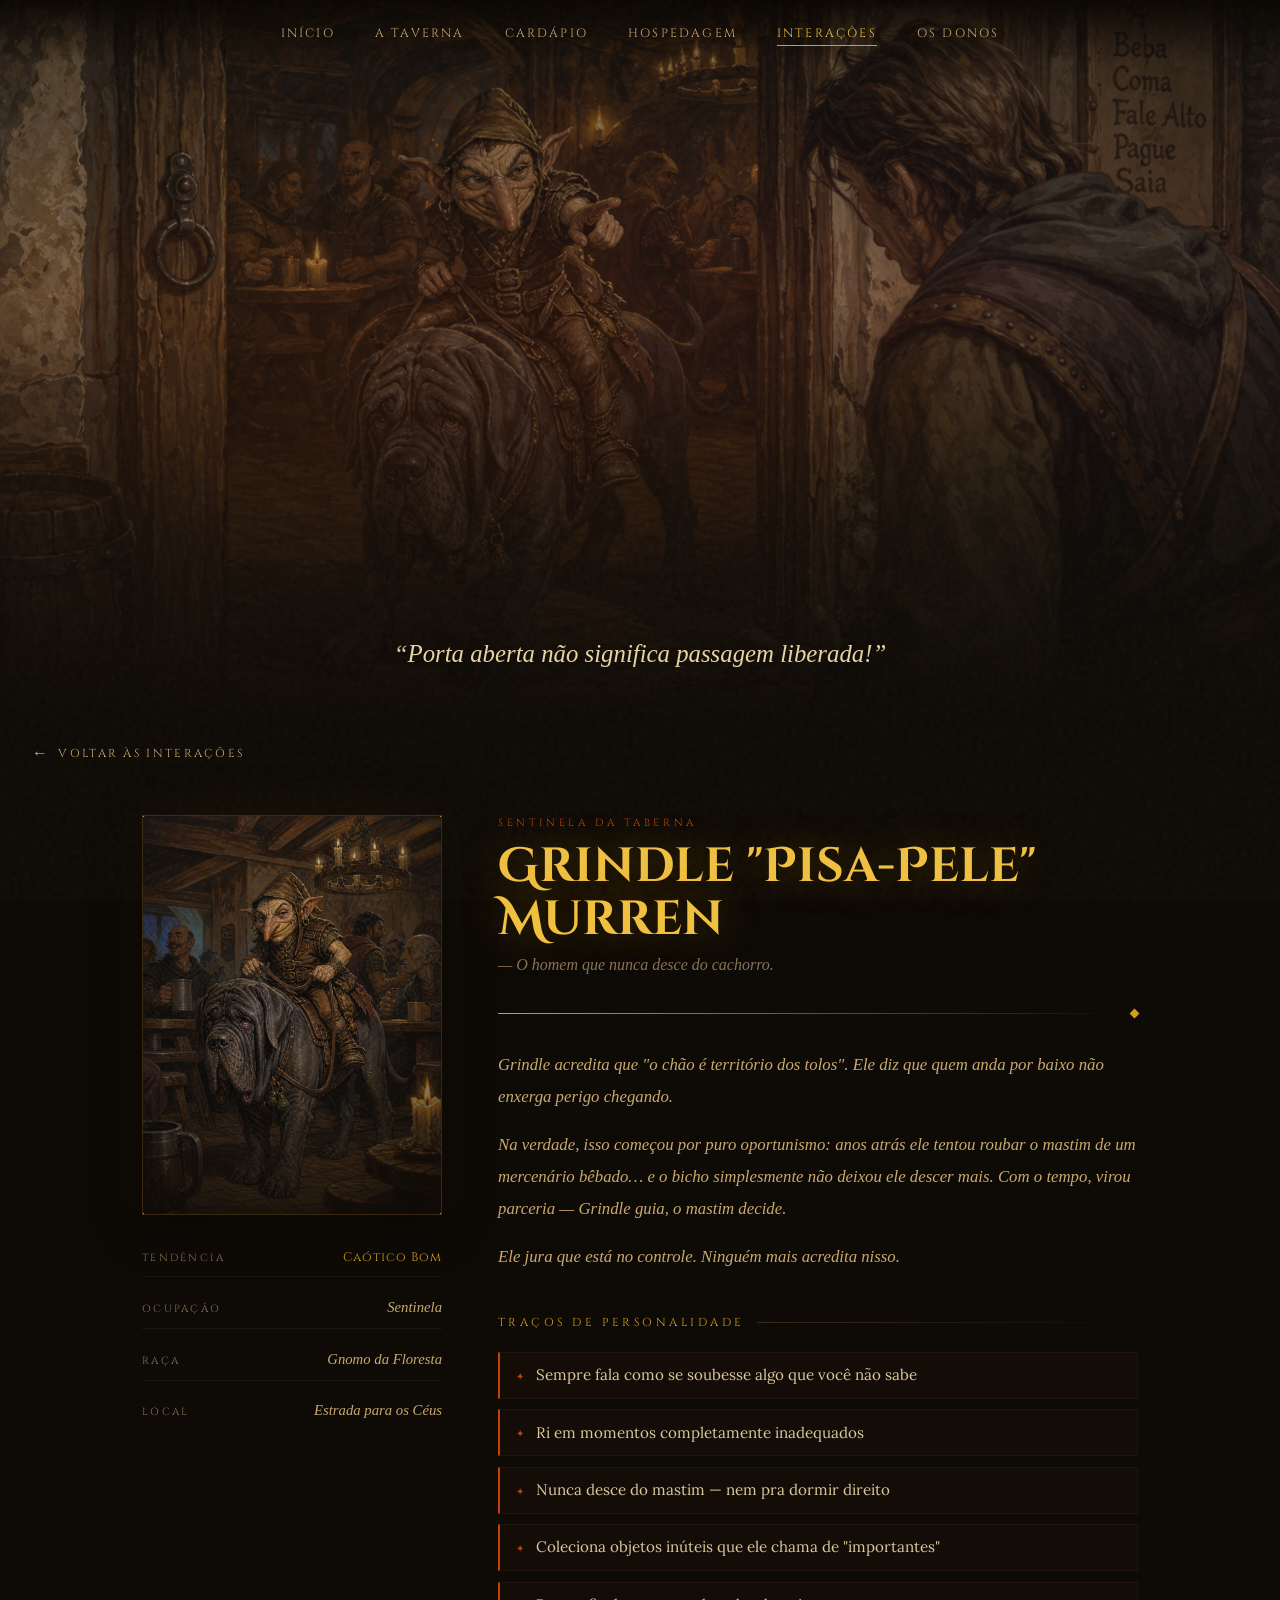
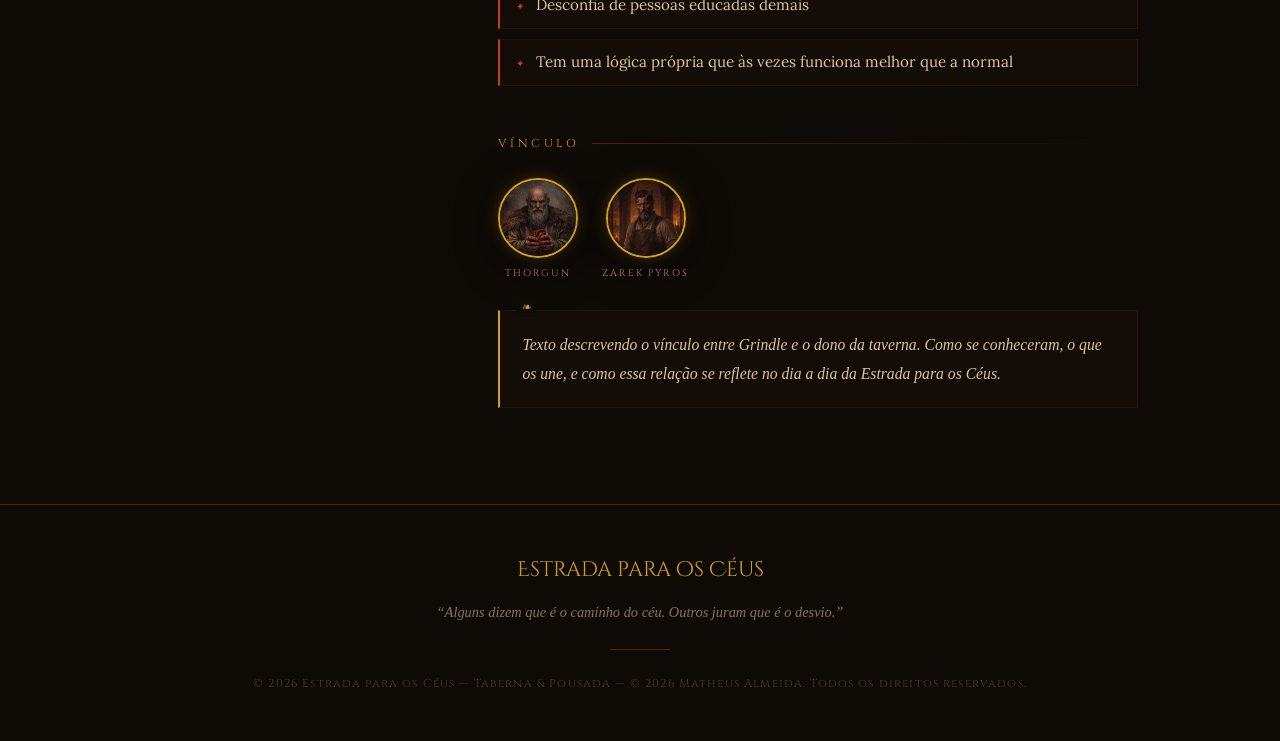
==== commit f2b41f58: "adicionado seção de vinculos nas paginas npcs" ====
--- a/grindle.html
+++ b/grindle.html
@@ -297,6 +297,93 @@
       font-size: 0.6rem;
       margin-top: 0.35rem;
       flex-shrink: 0;
+    }
+
+    /* ── Vínculo section ───────────────────────────────────── */
+    .char-bond-section {
+      margin-top: 3rem;
+    }
+
+    .char-bond-avatars {
+      display: flex;
+      flex-wrap: wrap;
+      gap: 1.5rem;
+      margin: 1.5rem 0 1.8rem;
+    }
+
+    .char-bond-avatar {
+      display: flex;
+      flex-direction: column;
+      align-items: center;
+      gap: 0.6rem;
+      text-decoration: none;
+    }
+
+    .char-bond-avatar-ring {
+      width: 80px;
+      height: 80px;
+      border-radius: 50%;
+      overflow: hidden;
+      border: 2px solid var(--color-gold);
+      box-shadow: 0 0 16px rgba(212,160,23,0.25), var(--shadow-deep);
+      flex-shrink: 0;
+      position: relative;
+      transition: border-color var(--transition), box-shadow var(--transition);
+    }
+
+    .char-bond-avatar:hover .char-bond-avatar-ring {
+      border-color: var(--color-gold-bright);
+      box-shadow: 0 0 28px rgba(212,160,23,0.5), var(--shadow-deep);
+    }
+
+    .char-bond-avatar-ring img {
+      width: 100%;
+      height: 100%;
+      object-fit: cover;
+      object-position: top center;
+      filter: sepia(10%) brightness(0.88);
+      transition: transform 0.5s ease, filter 0.4s ease;
+    }
+
+    .char-bond-avatar:hover .char-bond-avatar-ring img {
+      transform: scale(1.06);
+      filter: sepia(5%) brightness(0.96);
+    }
+
+    .char-bond-avatar-name {
+      font-family: var(--font-heading);
+      font-size: 0.6rem;
+      letter-spacing: 0.2em;
+      text-transform: uppercase;
+      color: var(--color-parchment);
+      text-align: center;
+      max-width: 90px;
+      line-height: 1.4;
+    }
+
+    .char-bond-text {
+      font-family: var(--font-flavor);
+      font-style: italic;
+      font-size: 0.98rem;
+      color: var(--color-text);
+      line-height: 1.85;
+      padding: 1.2rem 1.2rem 1.2rem 1.4rem;
+      background: rgba(26,17,8,0.5);
+      border: 1px solid rgba(58,42,21,0.35);
+      border-left: 2px solid var(--color-gold);
+      position: relative;
+    }
+
+    .char-bond-text::before {
+      content: '\2767';
+      position: absolute;
+      top: -0.6rem;
+      left: 1rem;
+      font-size: 0.75rem;
+      color: var(--color-gold);
+      background: var(--color-bg);
+      padding: 0 0.3rem;
+      line-height: 1;
     }
 
     /* ── Responsive ─────────────────────────────────────────── */
@@ -432,6 +519,37 @@
         <li>Tem uma lógica própria que às vezes funciona melhor que a normal</li>
       </ul>
 
+      <!-- ── VÍNCULO ── -->
+      <div class="char-bond-section">
+
+        <p class="char-traits-title">Vínculo</p>
+
+        <!-- Fotos circulares — adicione mais .char-bond-avatar para múltiplos vínculos -->
+        <div class="char-bond-avatars">
+          <a href="#" class="char-bond-avatar" title="Ver página do personagem">
+            <div class="char-bond-avatar-ring">
+              <img
+                src="img/thorgun.png"
+                alt="Retrato do dono da taverna"
+                loading="lazy"
+              />
+            </div>
+            <span class="char-bond-avatar-name">Thorgun</span>
+          </a>
+          <a href="#" class="char-bond-avatar">
+            <div class="char-bond-avatar-ring">
+              <img src="img/zarekpyros.png" alt="Retrato" loading="lazy" />
+            </div>
+            <span class="char-bond-avatar-name">Zarek Pyros</span>
+          </a>
+        </div>
+
+        <p class="char-bond-text">
+          Texto descrevendo o vínculo entre Grindle e o dono da taverna. Como se conheceram, o que os une, e como essa relação se reflete no dia a dia da Estrada para os Céus.
+        </p>
+
+      </div>
+
     </article>
   </main>
 
@@ -476,4 +594,4 @@
     if (yearEl) yearEl.textContent = new Date().getFullYear();
   </script>
 </body>
-</html>
+</html>
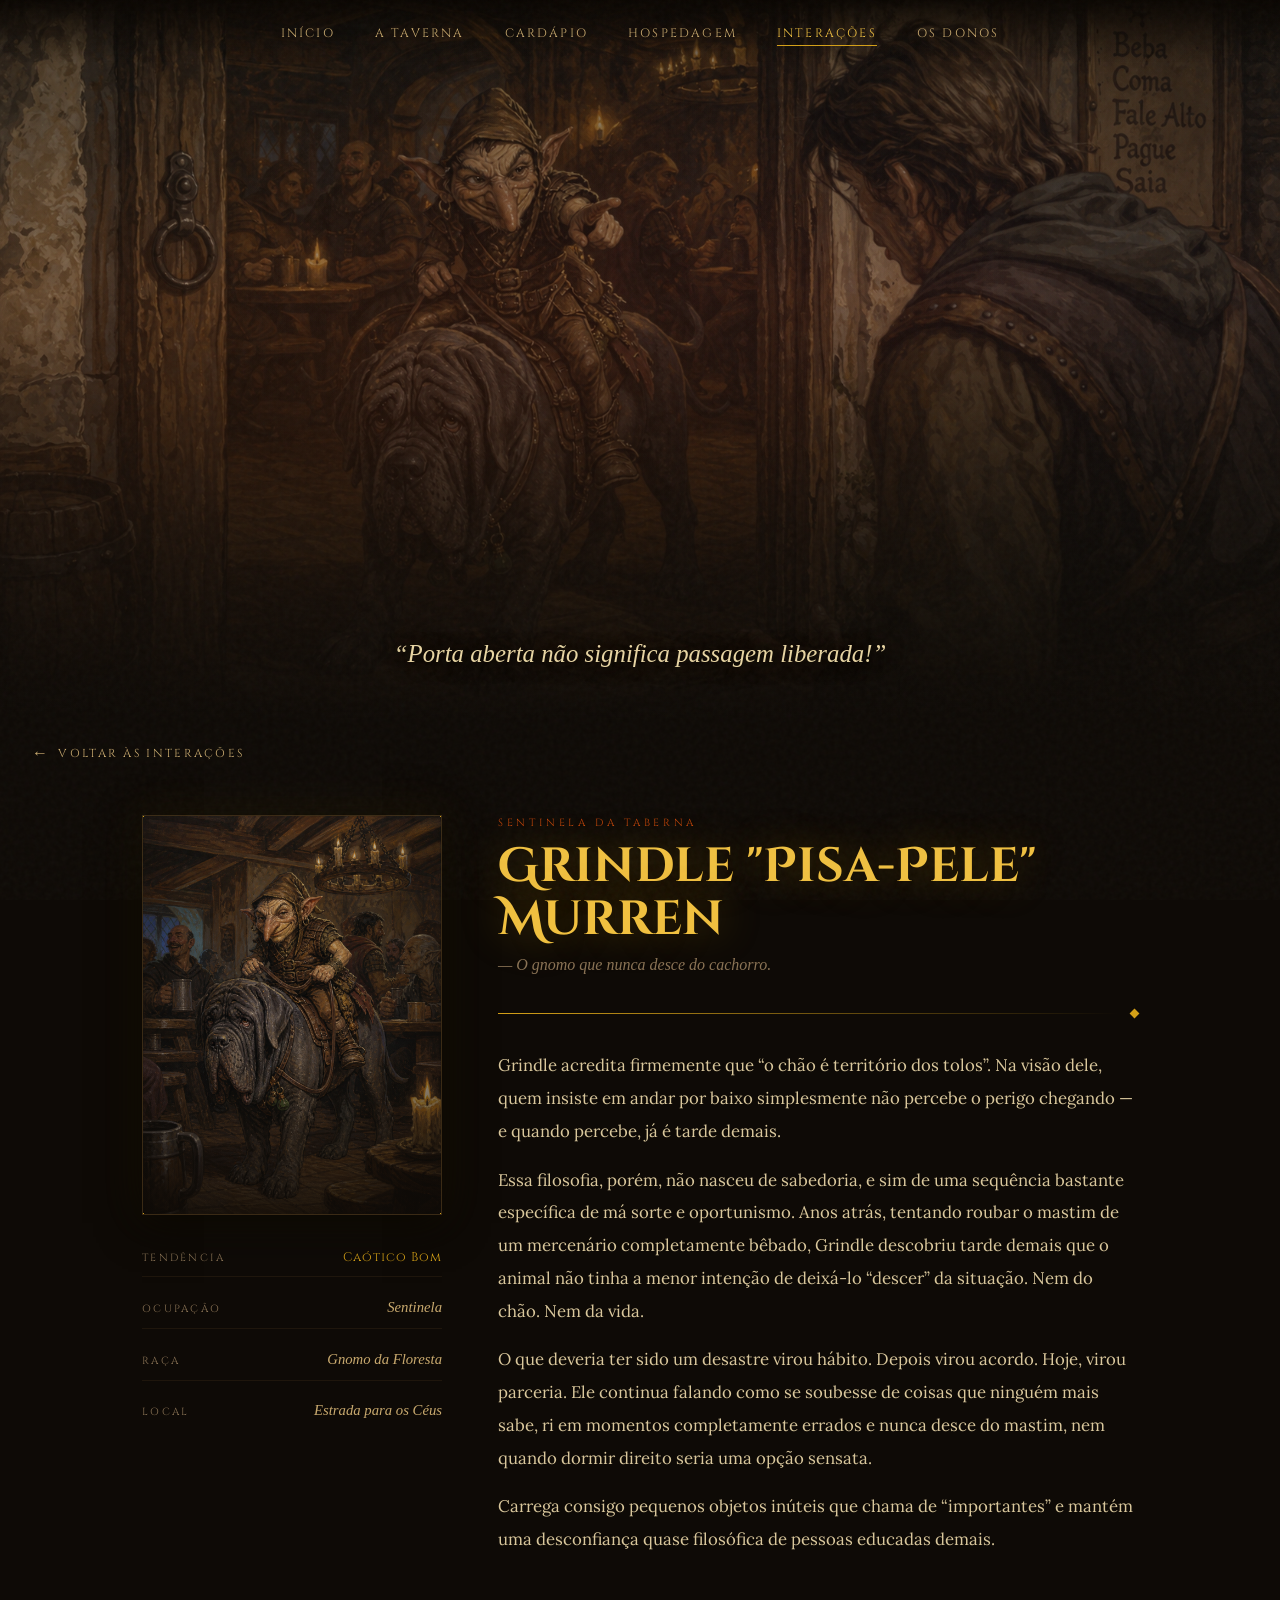
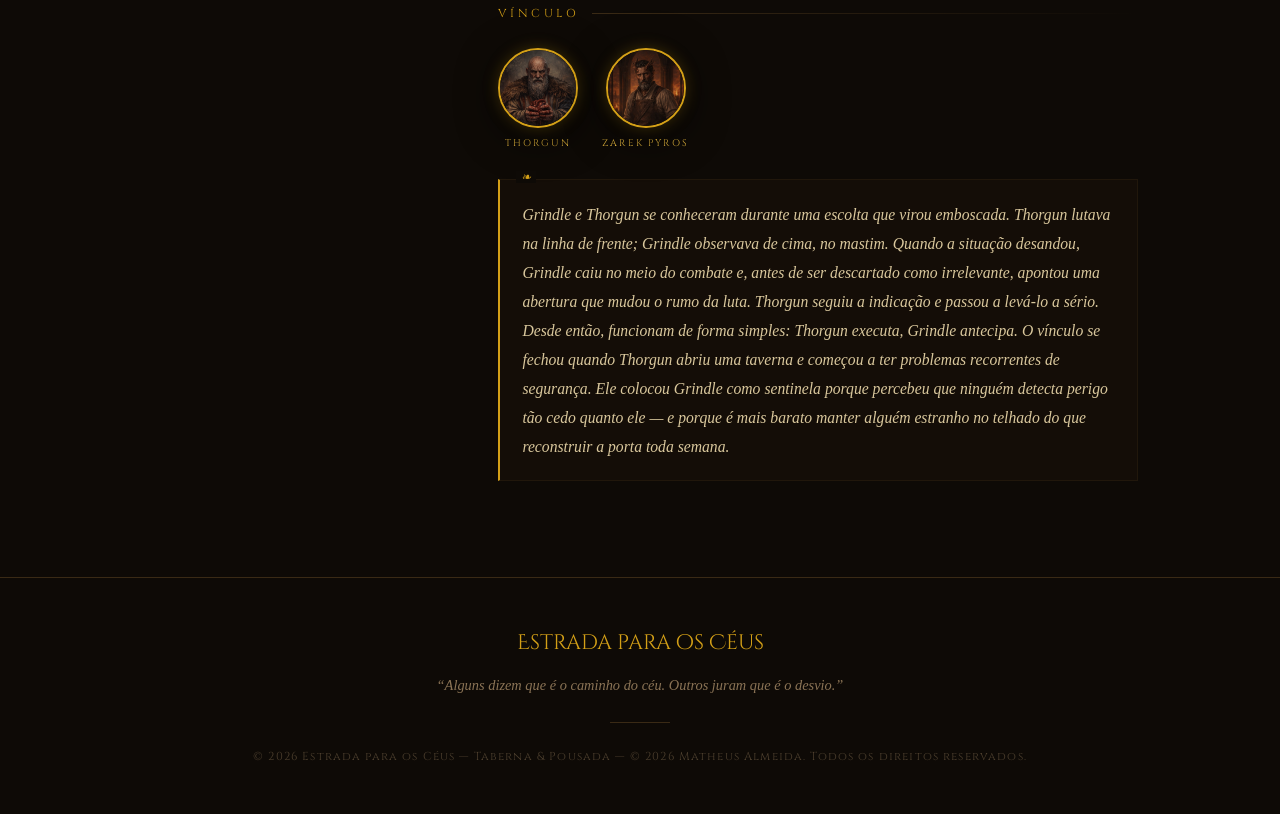
==== commit 255a6e04: "alteracoes no grindle.html e script.js" ====
--- a/grindle.html
+++ b/grindle.html
@@ -99,8 +99,6 @@
 
     /* ── Portrait aside ────────────────────────────────────── */
     .char-portrait-col {
-      position: sticky;
-      top: 5rem;
     }
 
     .char-portrait-frame {
@@ -239,14 +237,15 @@
       transform: rotate(45deg);
       flex-shrink: 0;
     }
+    
 
     /* Lore text */
     .char-lore {
-      font-family: var(--font-flavor);
-      font-style: italic;
+      font-family: var(--font-body);
+      font-style: normal;
       font-size: 1.05rem;
-      color: var(--color-parchment);
-      line-height: 1.9;
+      color: var(--color-text);
+      line-height: 1.95;
       margin-bottom: 1.2rem;
     }
     .char-lore p + p { margin-top: 1rem; }
@@ -319,22 +318,23 @@
       text-decoration: none;
     }
 
-    .char-bond-avatar-ring {
-      width: 80px;
-      height: 80px;
-      border-radius: 50%;
-      overflow: hidden;
-      border: 2px solid var(--color-gold);
-      box-shadow: 0 0 16px rgba(212,160,23,0.25), var(--shadow-deep);
-      flex-shrink: 0;
-      position: relative;
-      transition: border-color var(--transition), box-shadow var(--transition);
-    }
-
-    .char-bond-avatar:hover .char-bond-avatar-ring {
-      border-color: var(--color-gold-bright);
-      box-shadow: 0 0 28px rgba(212,160,23,0.5), var(--shadow-deep);
-    }
+  .char-bond-avatar-ring {
+    width: 80px;
+    height: 80px;
+    border-radius: 50%;
+    overflow: hidden;
+    border: 2px solid var(--color-gold);
+    box-shadow: 0 0 16px rgba(212,160,23,0.25), var(--shadow-deep);
+    flex-shrink: 0;
+    position: relative;
+    transition: border-color var(--transition), box-shadow var(--transition), transform var(--transition);  /* ← adiciona transform */
+}
+
+  .char-bond-avatar:hover .char-bond-avatar-ring {
+    border-color: var(--color-gold-bright);
+    box-shadow: 0 0 28px rgba(212,160,23,0.5), var(--shadow-deep);
+    transform: translateY(-3px);  /* ← linha nova */
+}
 
     .char-bond-avatar-ring img {
       width: 100%;
@@ -359,6 +359,8 @@
       text-align: center;
       max-width: 90px;
       line-height: 1.4;
+      transition: color var(--transition);
+      color: var(--color-gold-bright);
     }
 
     .char-bond-text {
@@ -495,7 +497,7 @@
 
       <p class="char-eyebrow">Sentinela da Taberna</p>
       <h1 class="char-name">Grindle "Pisa-Pele" Murren</h1>
-      <p class="char-epithet">— O homem que nunca desce do cachorro.</p>
+      <p class="char-epithet">— O gnomo que nunca desce do cachorro.</p>
 
       <div class="char-divider">
         <div class="char-divider-line"></div>
@@ -503,21 +505,11 @@
       </div>
 
       <div class="char-lore">
-        <p>Grindle acredita que "o chão é território dos tolos". Ele diz que quem anda por baixo não enxerga perigo chegando.</p>
-        <p>Na verdade, isso começou por puro oportunismo: anos atrás ele tentou roubar o mastim de um mercenário bêbado… e o bicho simplesmente não deixou ele descer mais. Com o tempo, virou parceria — Grindle guia, o mastim decide.</p>
-        <p>Ele jura que está no controle. Ninguém mais acredita nisso.</p>
+        <p>Grindle acredita firmemente que “o chão é território dos tolos”. Na visão dele, quem insiste em andar por baixo simplesmente não percebe o perigo chegando — e quando percebe, já é tarde demais.</p>
+        <p>Essa filosofia, porém, não nasceu de sabedoria, e sim de uma sequência bastante específica de má sorte e oportunismo. Anos atrás, tentando roubar o mastim de um mercenário completamente bêbado, Grindle descobriu tarde demais que o animal não tinha a menor intenção de deixá-lo “descer” da situação. Nem do chão. Nem da vida.</p>
+        <p>O que deveria ter sido um desastre virou hábito. Depois virou acordo. Hoje, virou parceria. Ele continua falando como se soubesse de coisas que ninguém mais sabe, ri em momentos completamente errados e nunca desce do mastim, nem quando dormir direito seria uma opção sensata.</p>
+        <p>Carrega consigo pequenos objetos inúteis que chama de “importantes” e mantém uma desconfiança quase filosófica de pessoas educadas demais.</p>
       </div>
-
-      <p class="char-traits-title">Traços de Personalidade</p>
-
-      <ul class="char-traits-list">
-        <li>Sempre fala como se soubesse algo que você não sabe</li>
-        <li>Ri em momentos completamente inadequados</li>
-        <li>Nunca desce do mastim — nem pra dormir direito</li>
-        <li>Coleciona objetos inúteis que ele chama de "importantes"</li>
-        <li>Desconfia de pessoas educadas demais</li>
-        <li>Tem uma lógica própria que às vezes funciona melhor que a normal</li>
-      </ul>
 
       <!-- ── VÍNCULO ── -->
       <div class="char-bond-section">
@@ -545,7 +537,13 @@
         </div>
 
         <p class="char-bond-text">
-          Texto descrevendo o vínculo entre Grindle e o dono da taverna. Como se conheceram, o que os une, e como essa relação se reflete no dia a dia da Estrada para os Céus.
+          Grindle e Thorgun se conheceram durante uma escolta que virou emboscada. Thorgun lutava na linha de frente; Grindle observava de cima, no mastim.
+
+Quando a situação desandou, Grindle caiu no meio do combate e, antes de ser descartado como irrelevante, apontou uma abertura que mudou o rumo da luta. Thorgun seguiu a indicação e passou a levá-lo a sério.
+
+Desde então, funcionam de forma simples: Thorgun executa, Grindle antecipa.
+
+O vínculo se fechou quando Thorgun abriu uma taverna e começou a ter problemas recorrentes de segurança. Ele colocou Grindle como sentinela porque percebeu que ninguém detecta perigo tão cedo quanto ele — e porque é mais barato manter alguém estranho no telhado do que reconstruir a porta toda semana.
         </p>
 
       </div>
--- a/styles.css
+++ b/styles.css
@@ -1240,4 +1240,14 @@
 .splash-btn:hover {
   transform: translateY(-2px);
   box-shadow: 0 8px 30px rgba(212,160,23,0.55);
+}
+
+.char-divider-line {
+  background: linear-gradient(to right, var(--color-gold), transparent);
+  animation: shimmer 3s ease-in-out infinite alternate;
+}
+
+@keyframes shimmer {
+  from { opacity: 0.5; }
+  to   { opacity: 1; }
 }
